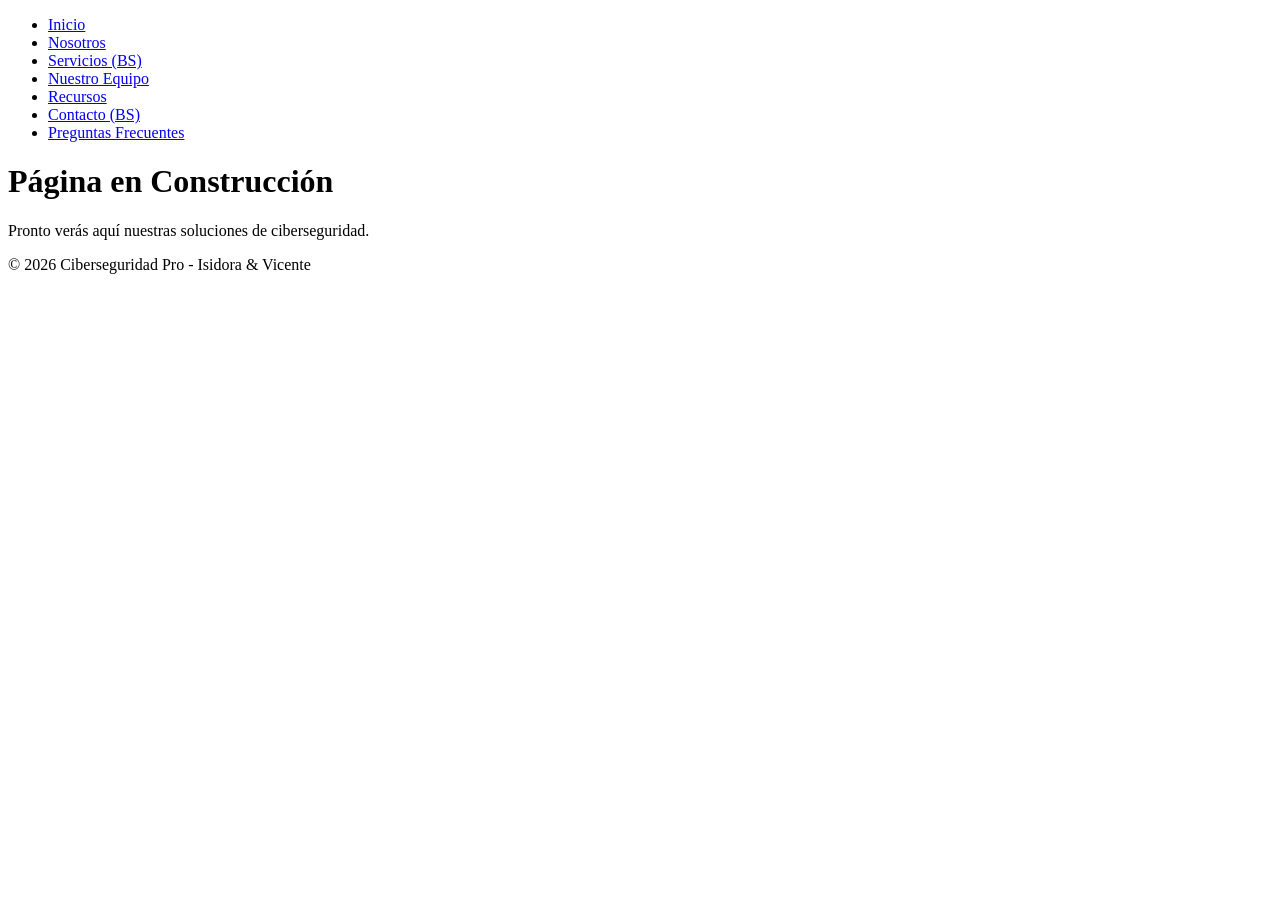
==== index.html @ 98454e97 "feat: implementar menú de navegación global en todas las páginas" ====
<!DOCTYPE html>
<html lang="es">
<head>
    <meta charset="UTF-8">
    <meta name="viewport" content="width=device-width, initial-scale=1.0">
    <title>Ciberseguridad Pro | Inicio</title>
    <link rel="stylesheet" href="css/style.css">
</head>
<body>
    <header>
        <nav>
            <ul>
                <li><a href="index.html">Inicio</a></li>
                <li><a href="nosotros.html">Nosotros</a></li>
                <li><a href="servicios.html">Servicios (BS)</a></li>
                <li><a href="equipo.html">Nuestro Equipo</a></li>
                <li><a href="recursos.html">Recursos</a></li>
                <li><a href="contacto.html">Contacto (BS)</a></li>
                <li><a href="faq.html">Preguntas Frecuentes</a></li>
            </ul>
        </nav>
    </header>
    
    <main>
        <h1>Página en Construcción</h1>
        <p>Pronto verás aquí nuestras soluciones de ciberseguridad.</p>
    </main>

    <footer>
        <p>&copy; 2026 Ciberseguridad Pro - Isidora & Vicente</p>
    </footer>
</body>
</html>
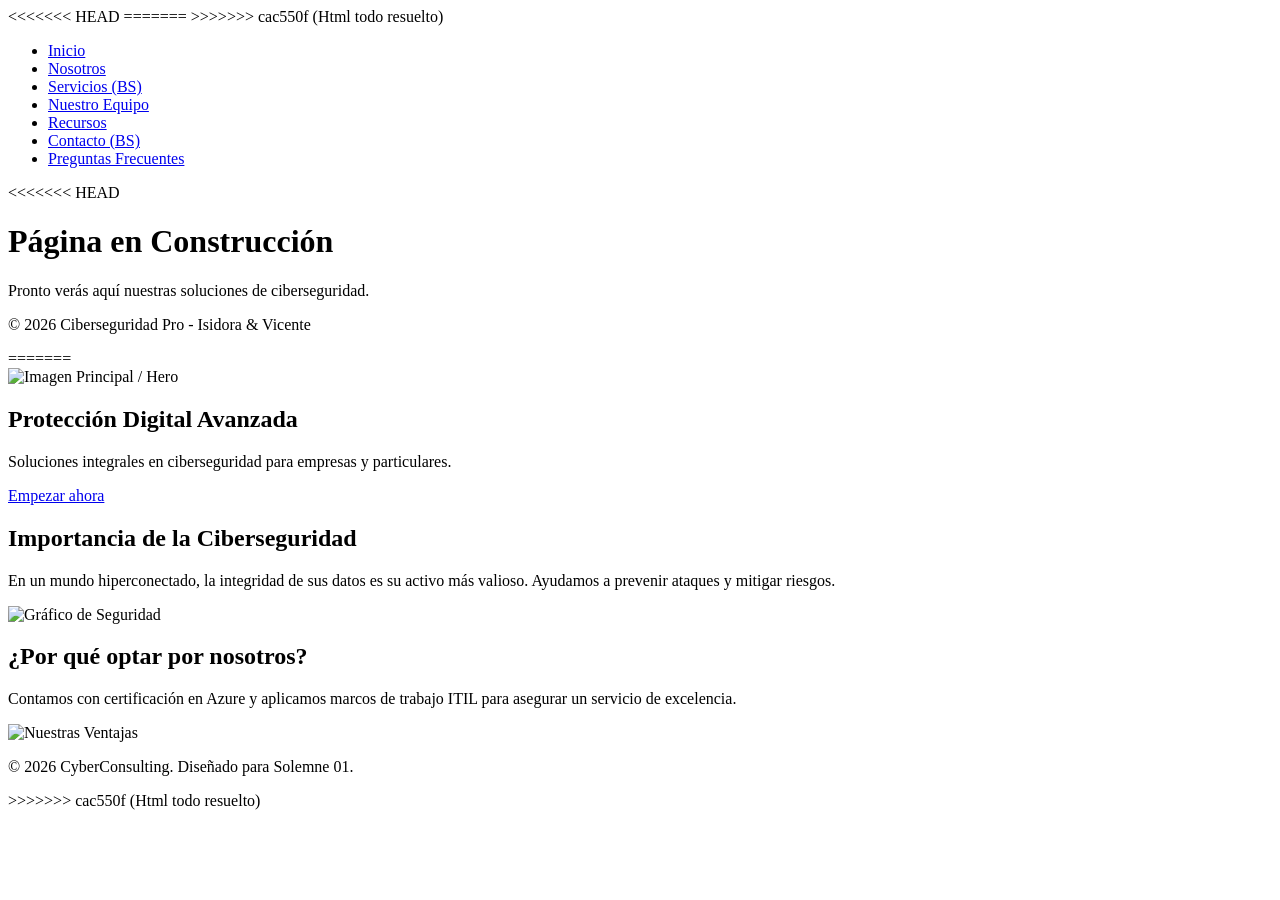
==== commit 1d2af06d: "Cambios HTML" ====
--- a/index.html
+++ b/index.html
@@ -1,33 +1,64 @@
-<!DOCTYPE html>
-<html lang="es">
-<head>
-    <meta charset="UTF-8">
-    <meta name="viewport" content="width=device-width, initial-scale=1.0">
-    <title>Ciberseguridad Pro | Inicio</title>
-    <link rel="stylesheet" href="css/style.css">
-</head>
-<body>
-    <header>
-        <nav>
-            <ul>
-                <li><a href="index.html">Inicio</a></li>
-                <li><a href="nosotros.html">Nosotros</a></li>
-                <li><a href="servicios.html">Servicios (BS)</a></li>
-                <li><a href="equipo.html">Nuestro Equipo</a></li>
-                <li><a href="recursos.html">Recursos</a></li>
-                <li><a href="contacto.html">Contacto (BS)</a></li>
-                <li><a href="faq.html">Preguntas Frecuentes</a></li>
-            </ul>
-        </nav>
-    </header>
-    
-    <main>
-        <h1>Página en Construcción</h1>
-        <p>Pronto verás aquí nuestras soluciones de ciberseguridad.</p>
-    </main>
-
-    <footer>
-        <p>&copy; 2026 Ciberseguridad Pro - Isidora & Vicente</p>
-    </footer>
-</body>
+<!DOCTYPE html>
+<html lang="es">
+<head>
+    <meta charset="UTF-8">
+    <meta name="viewport" content="width=device-width, initial-scale=1.0">
+<<<<<<< HEAD
+    <title>Ciberseguridad Pro | Inicio</title>
+    <link rel="stylesheet" href="css/style.css">
+=======
+    <title>CyberConsulting - Inicio</title>
+>>>>>>> cac550f (Html todo resuelto)
+</head>
+<body>
+    <header>
+        <nav>
+            <ul>
+                <li><a href="index.html">Inicio</a></li>
+                <li><a href="nosotros.html">Nosotros</a></li>
+                <li><a href="servicios.html">Servicios (BS)</a></li>
+                <li><a href="equipo.html">Nuestro Equipo</a></li>
+                <li><a href="recursos.html">Recursos</a></li>
+                <li><a href="contacto.html">Contacto (BS)</a></li>
+                <li><a href="faq.html">Preguntas Frecuentes</a></li>
+            </ul>
+        </nav>
+    </header>
+<<<<<<< HEAD
+    
+    <main>
+        <h1>Página en Construcción</h1>
+        <p>Pronto verás aquí nuestras soluciones de ciberseguridad.</p>
+    </main>
+
+    <footer>
+        <p>&copy; 2026 Ciberseguridad Pro - Isidora & Vicente</p>
+=======
+
+    <main>
+        <section>
+            <img src="" alt="Imagen Principal / Hero">
+            <h1>Protección Digital Avanzada</h1>
+            <p>Soluciones integrales en ciberseguridad para empresas y particulares.</p>
+            <a href="contacto.html">Empezar ahora</a>
+        </section>
+
+        <section>
+            <h2>Importancia de la Ciberseguridad</h2>
+            <p>En un mundo hiperconectado, la integridad de sus datos es su activo más valioso. Ayudamos a prevenir ataques y mitigar riesgos.</p>
+            <img src="" alt="Gráfico de Seguridad">
+        </section>
+
+        <section>
+            <h2>¿Por qué optar por nosotros?</h2>
+            <p>Contamos con certificación en Azure y aplicamos marcos de trabajo ITIL para asegurar un servicio de excelencia.</p>
+            <img src="" alt="Nuestras Ventajas">
+        </section>
+    </main>
+
+    <footer>
+        <p>&copy; 2026 CyberConsulting. Diseñado para Solemne 01.</p>
+>>>>>>> cac550f (Html todo resuelto)
+    </footer>
+</body>
 </html>
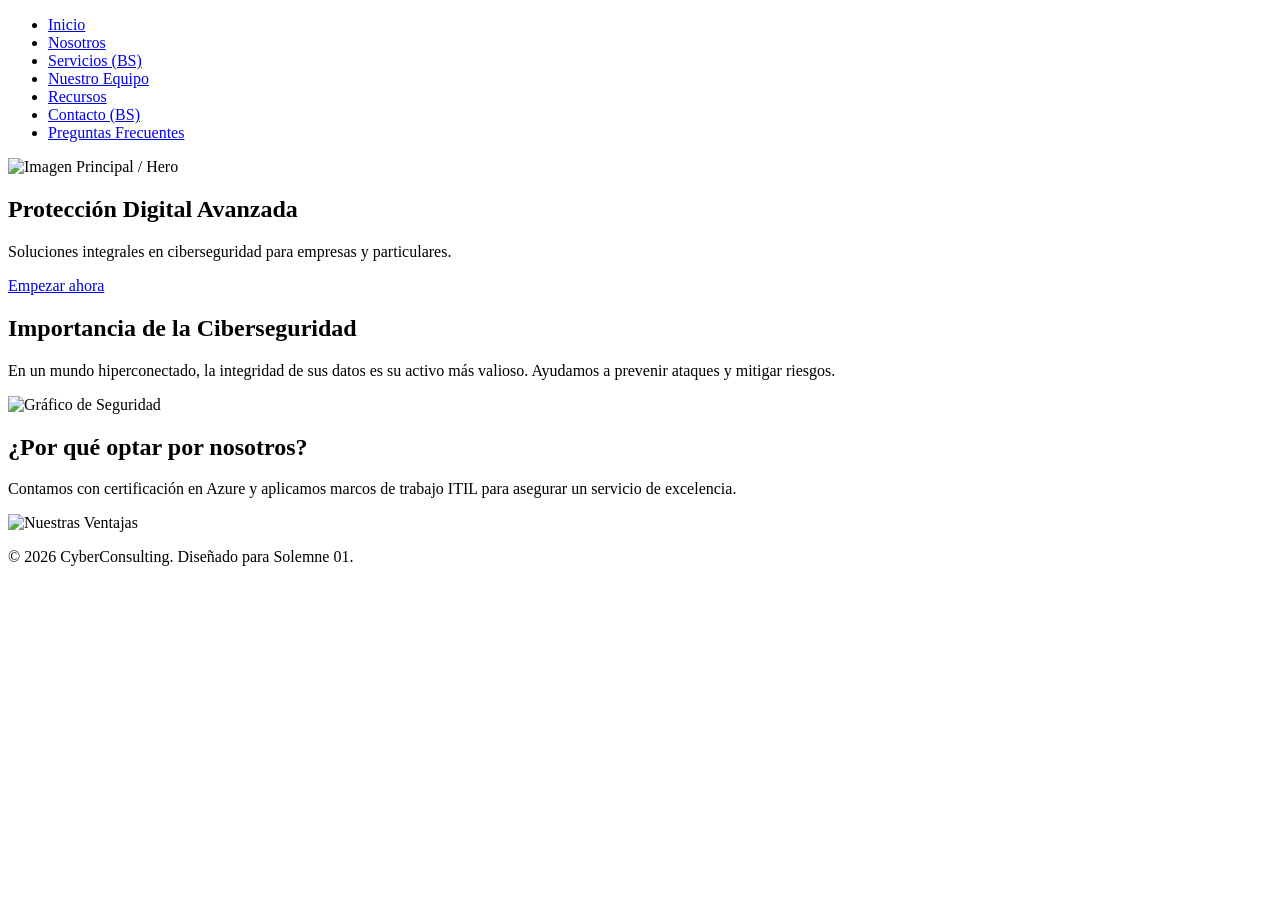
==== commit eeb7710e: "Este si oficial" ====
--- a/index.html
+++ b/index.html
@@ -3,12 +3,9 @@
 <head>
     <meta charset="UTF-8">
     <meta name="viewport" content="width=device-width, initial-scale=1.0">
-<<<<<<< HEAD
-    <title>Ciberseguridad Pro | Inicio</title>
-    <link rel="stylesheet" href="css/style.css">
-=======
+
     <title>CyberConsulting - Inicio</title>
->>>>>>> cac550f (Html todo resuelto)
+
 </head>
 <body>
     <header>
@@ -24,16 +21,6 @@
             </ul>
         </nav>
     </header>
-<<<<<<< HEAD
-    
-    <main>
-        <h1>Página en Construcción</h1>
-        <p>Pronto verás aquí nuestras soluciones de ciberseguridad.</p>
-    </main>
-
-    <footer>
-        <p>&copy; 2026 Ciberseguridad Pro - Isidora & Vicente</p>
-=======
 
     <main>
         <section>
@@ -58,7 +45,6 @@
 
     <footer>
         <p>&copy; 2026 CyberConsulting. Diseñado para Solemne 01.</p>
->>>>>>> cac550f (Html todo resuelto)
     </footer>
 </body>
 </html>
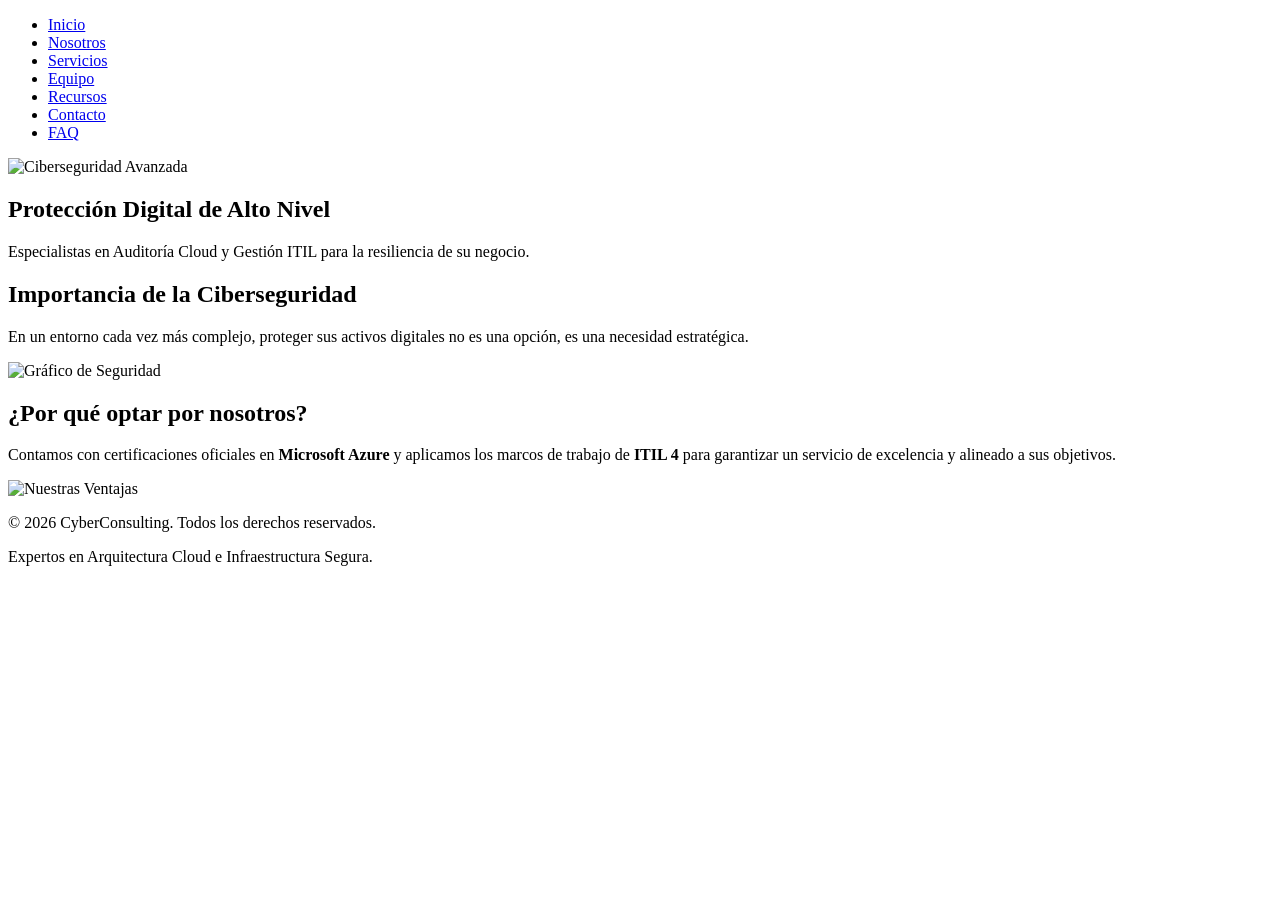
==== commit 221c47c8: "Html y css completamente hechos" ====
--- a/index.html
+++ b/index.html
@@ -3,9 +3,8 @@
 <head>
     <meta charset="UTF-8">
     <meta name="viewport" content="width=device-width, initial-scale=1.0">
-
     <title>CyberConsulting - Inicio</title>
-
+    <link rel="stylesheet" href="style.css">
 </head>
 <body>
     <header>
@@ -13,38 +12,42 @@
             <ul>
                 <li><a href="index.html">Inicio</a></li>
                 <li><a href="nosotros.html">Nosotros</a></li>
-                <li><a href="servicios.html">Servicios (BS)</a></li>
-                <li><a href="equipo.html">Nuestro Equipo</a></li>
+                <li><a href="servicios.html">Servicios</a></li>
+                <li><a href="equipo.html">Equipo</a></li>
                 <li><a href="recursos.html">Recursos</a></li>
-                <li><a href="contacto.html">Contacto (BS)</a></li>
-                <li><a href="faq.html">Preguntas Frecuentes</a></li>
+                <li><a href="contacto.html">Contacto</a></li>
+                <li><a href="faq.html">FAQ</a></li>
             </ul>
         </nav>
     </header>
 
     <main>
-        <section>
-            <img src="" alt="Imagen Principal / Hero">
-            <h1>Protección Digital Avanzada</h1>
-            <p>Soluciones integrales en ciberseguridad para empresas y particulares.</p>
-            <a href="contacto.html">Empezar ahora</a>
+        <section class="hero">
+            <img src="banner-seguridad.jpg" alt="Ciberseguridad Avanzada">
+            <h1>Protección Digital de Alto Nivel</h1>
+            <p>Especialistas en Auditoría Cloud y Gestión ITIL para la resiliencia de su negocio.</p>
         </section>
 
-        <section>
-            <h2>Importancia de la Ciberseguridad</h2>
-            <p>En un mundo hiperconectado, la integridad de sus datos es su activo más valioso. Ayudamos a prevenir ataques y mitigar riesgos.</p>
-            <img src="" alt="Gráfico de Seguridad">
+        <section class="content-grid">
+            <div class="content-text">
+                <h2>Importancia de la Ciberseguridad</h2>
+                <p>En un entorno cada vez más complejo, proteger sus activos digitales no es una opción, es una necesidad estratégica.</p>
+            </div>
+            <img src="seguridad-grafico.jpg" alt="Gráfico de Seguridad">
         </section>
 
-        <section>
-            <h2>¿Por qué optar por nosotros?</h2>
-            <p>Contamos con certificación en Azure y aplicamos marcos de trabajo ITIL para asegurar un servicio de excelencia.</p>
-            <img src="" alt="Nuestras Ventajas">
+        <section class="content-grid" style="flex-direction: row-reverse;">
+            <div class="content-text">
+                <h2>¿Por qué optar por nosotros?</h2>
+                <p>Contamos con certificaciones oficiales en <strong>Microsoft Azure</strong> y aplicamos los marcos de trabajo de <strong>ITIL 4</strong> para garantizar un servicio de excelencia y alineado a sus objetivos.</p>
+            </div>
+            <img src="ventajas.jpg" alt="Nuestras Ventajas">
         </section>
     </main>
 
     <footer>
-        <p>&copy; 2026 CyberConsulting. Diseñado para Solemne 01.</p>
+        <p>&copy; 2026 CyberConsulting. Todos los derechos reservados.</p>
+        <p>Expertos en Arquitectura Cloud e Infraestructura Segura.</p>
     </footer>
 </body>
 </html>
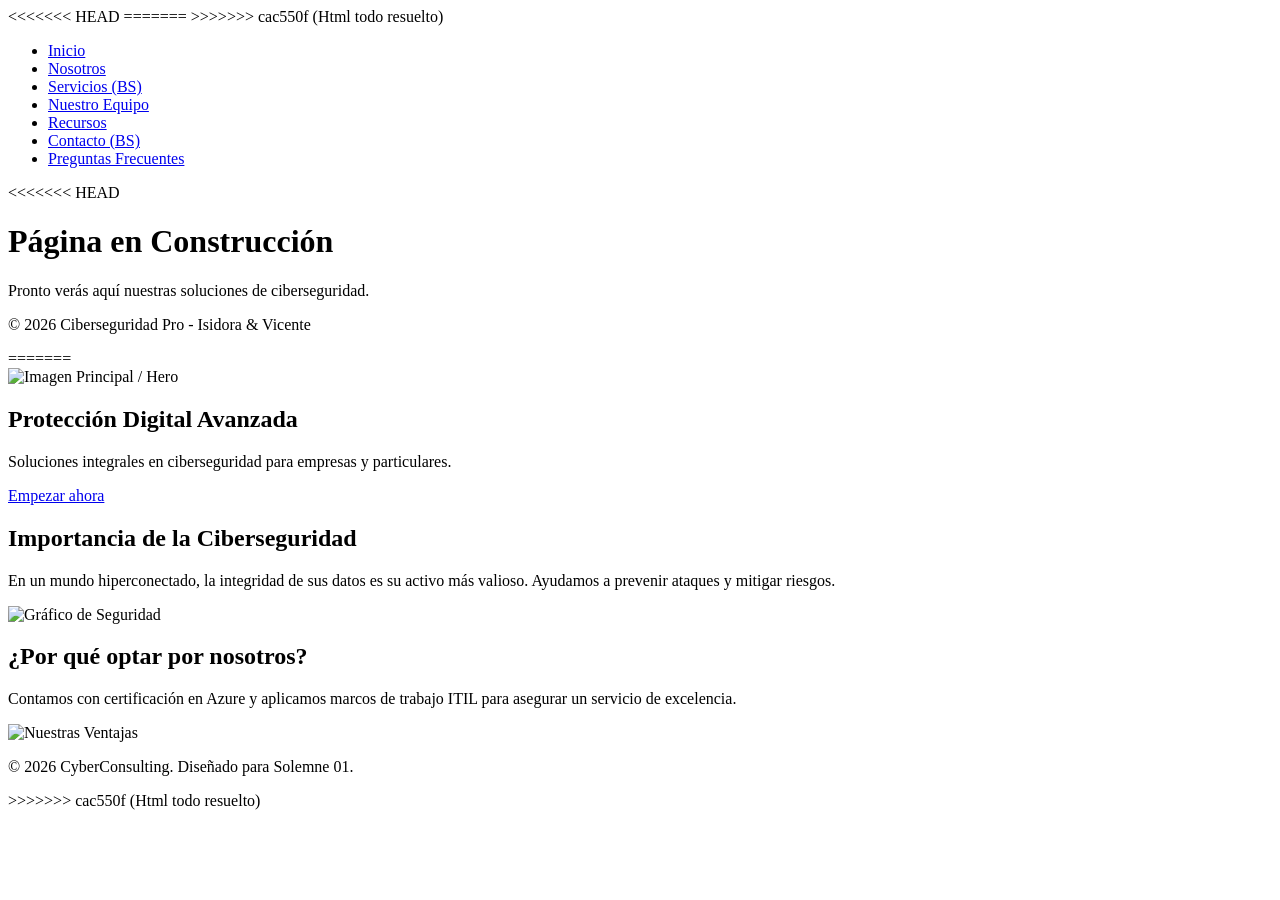
==== commit 1d57767b: "Este si" ====
--- a/index.html
+++ b/index.html
@@ -3,8 +3,12 @@
 <head>
     <meta charset="UTF-8">
     <meta name="viewport" content="width=device-width, initial-scale=1.0">
+<<<<<<< HEAD
+    <title>Ciberseguridad Pro | Inicio</title>
+    <link rel="stylesheet" href="css/style.css">
+=======
     <title>CyberConsulting - Inicio</title>
-    <link rel="stylesheet" href="style.css">
+>>>>>>> cac550f (Html todo resuelto)
 </head>
 <body>
     <header>
@@ -12,42 +16,49 @@
             <ul>
                 <li><a href="index.html">Inicio</a></li>
                 <li><a href="nosotros.html">Nosotros</a></li>
-                <li><a href="servicios.html">Servicios</a></li>
-                <li><a href="equipo.html">Equipo</a></li>
+                <li><a href="servicios.html">Servicios (BS)</a></li>
+                <li><a href="equipo.html">Nuestro Equipo</a></li>
                 <li><a href="recursos.html">Recursos</a></li>
-                <li><a href="contacto.html">Contacto</a></li>
-                <li><a href="faq.html">FAQ</a></li>
+                <li><a href="contacto.html">Contacto (BS)</a></li>
+                <li><a href="faq.html">Preguntas Frecuentes</a></li>
             </ul>
         </nav>
     </header>
+<<<<<<< HEAD
+    
+    <main>
+        <h1>Página en Construcción</h1>
+        <p>Pronto verás aquí nuestras soluciones de ciberseguridad.</p>
+    </main>
+
+    <footer>
+        <p>&copy; 2026 Ciberseguridad Pro - Isidora & Vicente</p>
+=======
 
     <main>
-        <section class="hero">
-            <img src="banner-seguridad.jpg" alt="Ciberseguridad Avanzada">
-            <h1>Protección Digital de Alto Nivel</h1>
-            <p>Especialistas en Auditoría Cloud y Gestión ITIL para la resiliencia de su negocio.</p>
+        <section>
+            <img src="" alt="Imagen Principal / Hero">
+            <h1>Protección Digital Avanzada</h1>
+            <p>Soluciones integrales en ciberseguridad para empresas y particulares.</p>
+            <a href="contacto.html">Empezar ahora</a>
         </section>
 
-        <section class="content-grid">
-            <div class="content-text">
-                <h2>Importancia de la Ciberseguridad</h2>
-                <p>En un entorno cada vez más complejo, proteger sus activos digitales no es una opción, es una necesidad estratégica.</p>
-            </div>
-            <img src="seguridad-grafico.jpg" alt="Gráfico de Seguridad">
+        <section>
+            <h2>Importancia de la Ciberseguridad</h2>
+            <p>En un mundo hiperconectado, la integridad de sus datos es su activo más valioso. Ayudamos a prevenir ataques y mitigar riesgos.</p>
+            <img src="" alt="Gráfico de Seguridad">
         </section>
 
-        <section class="content-grid" style="flex-direction: row-reverse;">
-            <div class="content-text">
-                <h2>¿Por qué optar por nosotros?</h2>
-                <p>Contamos con certificaciones oficiales en <strong>Microsoft Azure</strong> y aplicamos los marcos de trabajo de <strong>ITIL 4</strong> para garantizar un servicio de excelencia y alineado a sus objetivos.</p>
-            </div>
-            <img src="ventajas.jpg" alt="Nuestras Ventajas">
+        <section>
+            <h2>¿Por qué optar por nosotros?</h2>
+            <p>Contamos con certificación en Azure y aplicamos marcos de trabajo ITIL para asegurar un servicio de excelencia.</p>
+            <img src="" alt="Nuestras Ventajas">
         </section>
     </main>
 
     <footer>
-        <p>&copy; 2026 CyberConsulting. Todos los derechos reservados.</p>
-        <p>Expertos en Arquitectura Cloud e Infraestructura Segura.</p>
+        <p>&copy; 2026 CyberConsulting. Diseñado para Solemne 01.</p>
+>>>>>>> cac550f (Html todo resuelto)
     </footer>
 </body>
 </html>
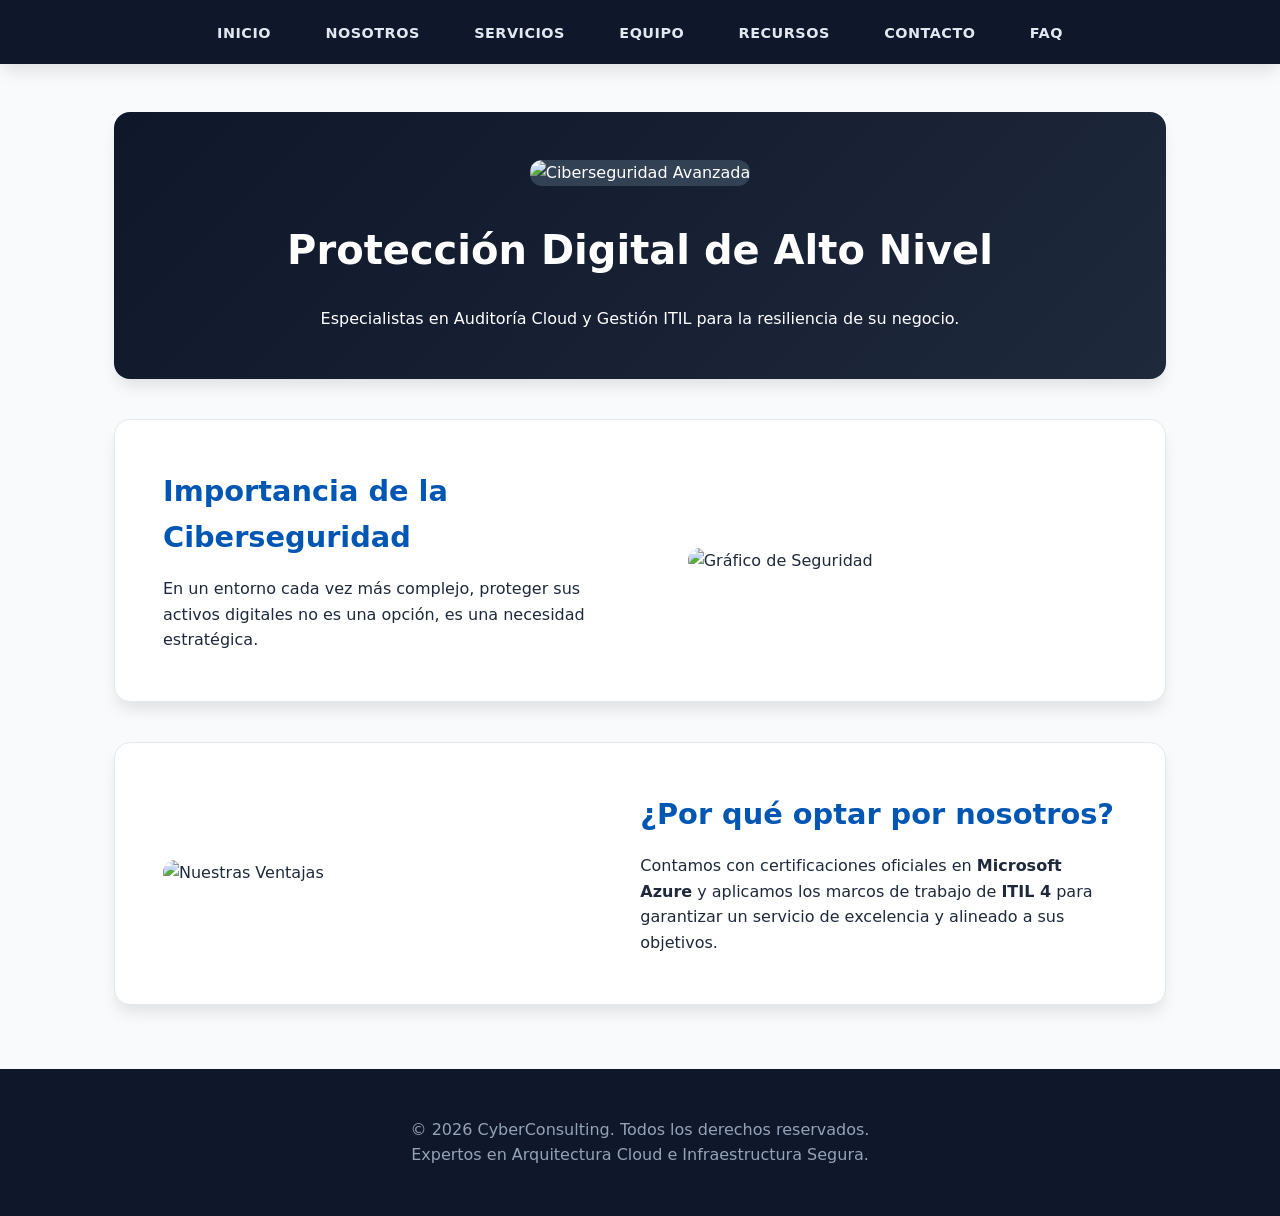
==== commit a2c67127: "Final?" ====
--- a/index.html
+++ b/index.html
@@ -3,12 +3,8 @@
 <head>
     <meta charset="UTF-8">
     <meta name="viewport" content="width=device-width, initial-scale=1.0">
-<<<<<<< HEAD
-    <title>Ciberseguridad Pro | Inicio</title>
-    <link rel="stylesheet" href="css/style.css">
-=======
     <title>CyberConsulting - Inicio</title>
->>>>>>> cac550f (Html todo resuelto)
+    <link rel="stylesheet" href="style.css">
 </head>
 <body>
     <header>
@@ -16,49 +12,42 @@
             <ul>
                 <li><a href="index.html">Inicio</a></li>
                 <li><a href="nosotros.html">Nosotros</a></li>
-                <li><a href="servicios.html">Servicios (BS)</a></li>
-                <li><a href="equipo.html">Nuestro Equipo</a></li>
+                <li><a href="servicios.html">Servicios</a></li>
+                <li><a href="equipo.html">Equipo</a></li>
                 <li><a href="recursos.html">Recursos</a></li>
-                <li><a href="contacto.html">Contacto (BS)</a></li>
-                <li><a href="faq.html">Preguntas Frecuentes</a></li>
+                <li><a href="contacto.html">Contacto</a></li>
+                <li><a href="faq.html">FAQ</a></li>
             </ul>
         </nav>
     </header>
-<<<<<<< HEAD
-    
-    <main>
-        <h1>Página en Construcción</h1>
-        <p>Pronto verás aquí nuestras soluciones de ciberseguridad.</p>
-    </main>
-
-    <footer>
-        <p>&copy; 2026 Ciberseguridad Pro - Isidora & Vicente</p>
-=======
 
     <main>
-        <section>
-            <img src="" alt="Imagen Principal / Hero">
-            <h1>Protección Digital Avanzada</h1>
-            <p>Soluciones integrales en ciberseguridad para empresas y particulares.</p>
-            <a href="contacto.html">Empezar ahora</a>
+        <section class="hero">
+            <img src="banner-seguridad.jpg" alt="Ciberseguridad Avanzada">
+            <h1>Protección Digital de Alto Nivel</h1>
+            <p>Especialistas en Auditoría Cloud y Gestión ITIL para la resiliencia de su negocio.</p>
         </section>
 
-        <section>
-            <h2>Importancia de la Ciberseguridad</h2>
-            <p>En un mundo hiperconectado, la integridad de sus datos es su activo más valioso. Ayudamos a prevenir ataques y mitigar riesgos.</p>
-            <img src="" alt="Gráfico de Seguridad">
+        <section class="content-grid">
+            <div class="content-text">
+                <h2>Importancia de la Ciberseguridad</h2>
+                <p>En un entorno cada vez más complejo, proteger sus activos digitales no es una opción, es una necesidad estratégica.</p>
+            </div>
+            <img src="seguridad-grafico.jpg" alt="Gráfico de Seguridad">
         </section>
 
-        <section>
-            <h2>¿Por qué optar por nosotros?</h2>
-            <p>Contamos con certificación en Azure y aplicamos marcos de trabajo ITIL para asegurar un servicio de excelencia.</p>
-            <img src="" alt="Nuestras Ventajas">
+        <section class="content-grid" style="flex-direction: row-reverse;">
+            <div class="content-text">
+                <h2>¿Por qué optar por nosotros?</h2>
+                <p>Contamos con certificaciones oficiales en <strong>Microsoft Azure</strong> y aplicamos los marcos de trabajo de <strong>ITIL 4</strong> para garantizar un servicio de excelencia y alineado a sus objetivos.</p>
+            </div>
+            <img src="ventajas.jpg" alt="Nuestras Ventajas">
         </section>
     </main>
 
     <footer>
-        <p>&copy; 2026 CyberConsulting. Diseñado para Solemne 01.</p>
->>>>>>> cac550f (Html todo resuelto)
+        <p>&copy; 2026 CyberConsulting. Todos los derechos reservados.</p>
+        <p>Expertos en Arquitectura Cloud e Infraestructura Segura.</p>
     </footer>
 </body>
 </html>
--- a/style.css
+++ b/style.css
@@ -0,0 +1,249 @@
+/* =========================================
+   VARIABLES Y CONFIGURACIÓN BASE
+   ========================================= */
+:root {
+    --primary: #0a84ff;         /* Azul Azure brillante */
+    --primary-dark: #0056b3;
+    --bg-dark: #0f172a;         /* Fondo pizarra profundo */
+    --bg-card: #ffffff;
+    --text-main: #1e293b;
+    --text-muted: #64748b;
+    --glass: rgba(255, 255, 255, 0.8);
+    --shadow: 0 10px 15px -3px rgba(0, 0, 0, 0.1);
+    --transition: all 0.3s ease;
+}
+
+* {
+    box-sizing: border-box;
+    margin: 0;
+    padding: 0;
+}
+
+body {
+    font-family: 'Inter', system-ui, -apple-system, sans-serif;
+    background-color: #f8fafc;
+    color: var(--text-main);
+    line-height: 1.6;
+}
+
+/* =========================================
+   HEADER Y NAVEGACIÓN (Glassmorphism)
+   ========================================= */
+header {
+    background: var(--bg-dark);
+    padding: 1.2rem 0;
+    position: sticky;
+    top: 0;
+    z-index: 1000;
+    box-shadow: var(--shadow);
+}
+
+nav ul {
+    list-style: none;
+    display: flex;
+    justify-content: center;
+    flex-wrap: wrap;
+    gap: 1rem;
+    max-width: 1200px;
+    margin: 0 auto;
+}
+
+nav a {
+    color: #e2e8f0;
+    text-decoration: none;
+    font-size: 0.9rem;
+    font-weight: 600;
+    padding: 0.6rem 1.2rem;
+    border-radius: 6px;
+    transition: var(--transition);
+    text-transform: uppercase;
+    letter-spacing: 0.5px;
+}
+
+nav a:hover {
+    background: var(--primary);
+    color: white;
+    transform: translateY(-2px);
+}
+
+/* =========================================
+   CONTENEDOR Y TÍTULOS
+   ========================================= */
+main {
+    max-width: 1100px;
+    margin: 3rem auto;
+    padding: 0 1.5rem;
+}
+
+h1 {
+    font-size: 2.5rem;
+    font-weight: 800;
+    color: var(--bg-dark);
+    margin-bottom: 1.5rem;
+    text-align: center;
+}
+
+h2 {
+    font-size: 1.8rem;
+    color: var(--primary-dark);
+    margin-bottom: 1rem;
+}
+
+/* =========================================
+   SECCIONES Y TARJETAS (Respetando Wireframe)
+   ========================================= */
+section {
+    background: var(--bg-card);
+    padding: 3rem;
+    margin-bottom: 2.5rem;
+    border-radius: 16px;
+    box-shadow: var(--shadow);
+    border: 1px solid #e2e8f0;
+    overflow: hidden;
+}
+
+/* Banner / Hero Section */
+.hero {
+    text-align: center;
+    background: linear-gradient(135deg, var(--bg-dark) 0%, #1e293b 100%);
+    color: white;
+    border: none;
+}
+
+.hero h1 { color: white; }
+
+.hero img {
+    width: 100%;
+    max-height: 350px;
+    border-radius: 12px;
+    margin-bottom: 2rem;
+    background: #334155; /* Placeholder color */
+}
+
+/* Diseño de dos columnas para secciones de contenido */
+.content-grid {
+    display: flex;
+    align-items: center;
+    gap: 3rem;
+}
+
+.content-grid img {
+    flex: 1;
+    max-width: 45%;
+    border-radius: 12px;
+}
+
+.content-text { flex: 1; }
+
+/* =========================================
+   EQUIPO Y SERVICIOS (Grid Dinámico)
+   ========================================= */
+.grid-container {
+    display: grid;
+    grid-template-columns: repeat(auto-fit, minmax(300px, 1fr));
+    gap: 2rem;
+}
+
+article {
+    background: #f1f5f9;
+    padding: 2rem;
+    border-radius: 12px;
+    transition: var(--transition);
+    border: 1px solid transparent;
+    text-align: center;
+}
+
+article:hover {
+    transform: translateY(-10px);
+    border-color: var(--primary);
+    background: white;
+    box-shadow: 0 20px 25px -5px rgba(0, 0, 0, 0.1);
+}
+
+article img {
+    width: 120px;
+    height: 120px;
+    border-radius: 50%;
+    margin: 0 auto 1.5rem;
+    border: 4px solid var(--primary);
+}
+
+/* =========================================
+   FORMULARIOS (Contacto)
+   ========================================= */
+form {
+    display: flex;
+    flex-direction: column;
+    gap: 1.5rem;
+    max-width: 700px;
+    margin: 0 auto;
+}
+
+.form-group {
+    display: flex;
+    flex-direction: column;
+    gap: 0.5rem;
+}
+
+input, select, textarea {
+    padding: 0.8rem 1rem;
+    border: 2px solid #e2e8f0;
+    border-radius: 8px;
+    font-size: 1rem;
+    transition: var(--transition);
+}
+
+input:focus, textarea:focus {
+    outline: none;
+    border-color: var(--primary);
+    box-shadow: 0 0 0 4px rgba(10, 132, 255, 0.1);
+}
+
+button {
+    background: var(--primary);
+    color: white;
+    padding: 1rem 2rem;
+    border: none;
+    border-radius: 8px;
+    font-weight: 700;
+    cursor: pointer;
+    transition: var(--transition);
+}
+
+button:hover {
+    background: var(--primary-dark);
+    transform: scale(1.02);
+}
+
+/* =========================================
+   FAQ (Acordeón Visual)
+   ========================================= */
+.faq-item {
+    border-bottom: 1px solid #e2e8f0;
+    padding: 1.5rem 0;
+}
+
+.faq-item h2 {
+    font-size: 1.2rem;
+    cursor: pointer;
+    display: flex;
+    justify-content: space-between;
+    align-items: center;
+}
+
+.faq-item h2::after {
+    content: '+';
+    color: var(--primary);
+    font-size: 1.5rem;
+}
+
+/* =========================================
+   FOOTER
+   ========================================= */
+footer {
+    background: var(--bg-dark);
+    color: #94a3b8;
+    text-align: center;
+    padding: 3rem 1rem;
+    margin-top: 4rem;
+}
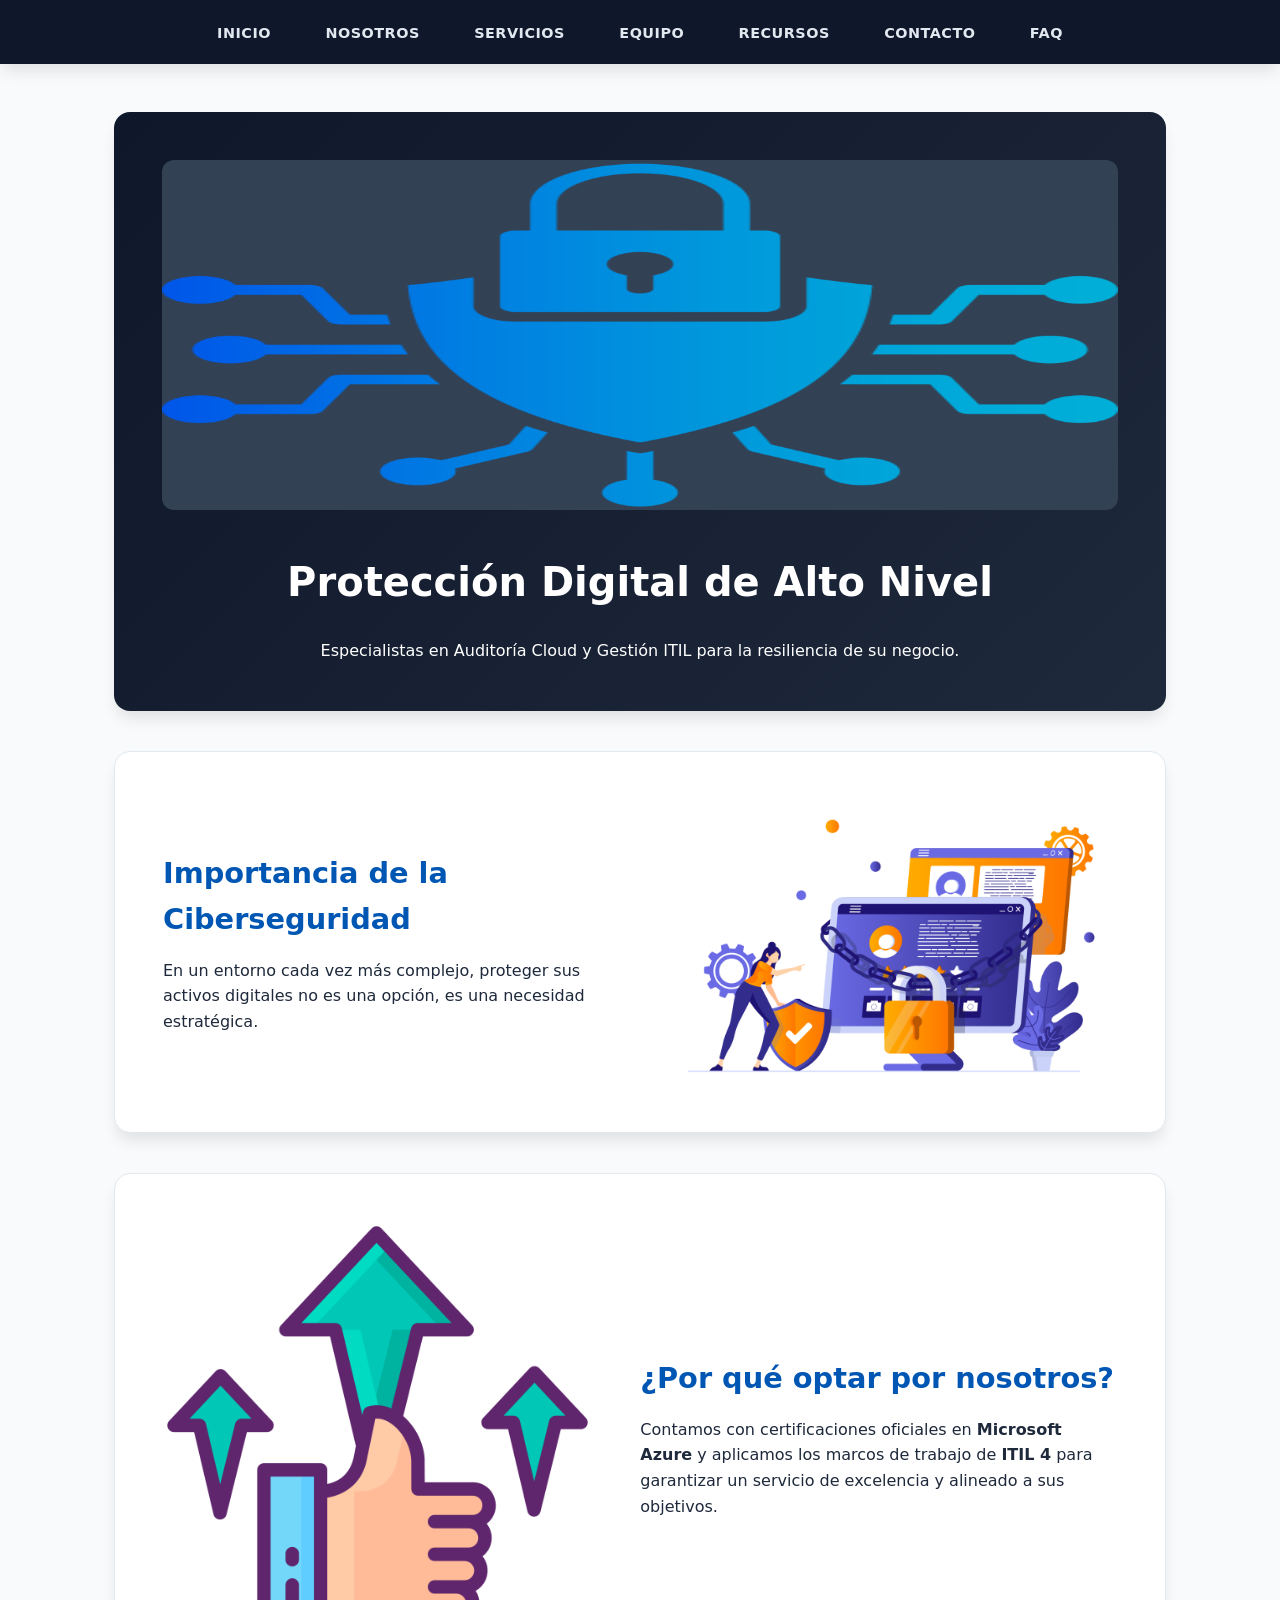
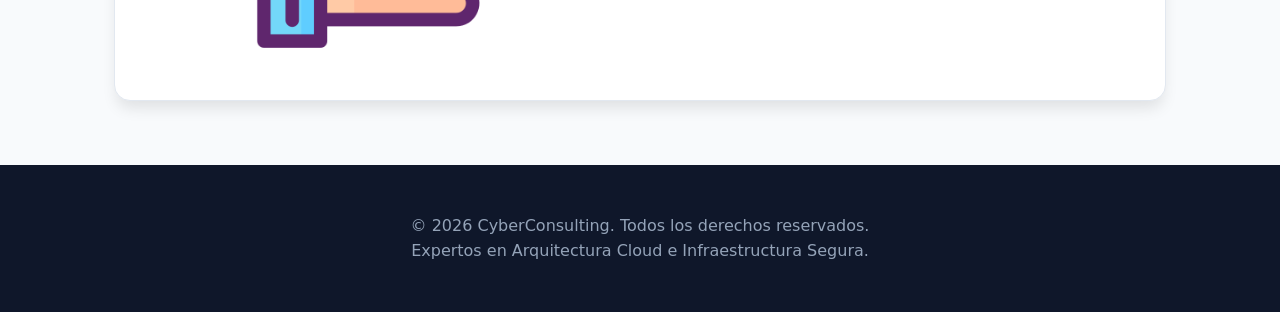
==== commit de68bac8: "Final." ====
--- a/index.html
+++ b/index.html
@@ -23,7 +23,7 @@
 
     <main>
         <section class="hero">
-            <img src="banner-seguridad.jpg" alt="Ciberseguridad Avanzada">
+            <img src="img/banner seguridad.png" alt="Ciberseguridad Avanzada">
             <h1>Protección Digital de Alto Nivel</h1>
             <p>Especialistas en Auditoría Cloud y Gestión ITIL para la resiliencia de su negocio.</p>
         </section>
@@ -33,7 +33,7 @@
                 <h2>Importancia de la Ciberseguridad</h2>
                 <p>En un entorno cada vez más complejo, proteger sus activos digitales no es una opción, es una necesidad estratégica.</p>
             </div>
-            <img src="seguridad-grafico.jpg" alt="Gráfico de Seguridad">
+            <img src="img/seguridad grafico.png" alt="Gráfico de Seguridad">
         </section>
 
         <section class="content-grid" style="flex-direction: row-reverse;">
@@ -41,7 +41,7 @@
                 <h2>¿Por qué optar por nosotros?</h2>
                 <p>Contamos con certificaciones oficiales en <strong>Microsoft Azure</strong> y aplicamos los marcos de trabajo de <strong>ITIL 4</strong> para garantizar un servicio de excelencia y alineado a sus objetivos.</p>
             </div>
-            <img src="ventajas.jpg" alt="Nuestras Ventajas">
+            <img src="img/ventajas.png" alt="Nuestras Ventajas">
         </section>
     </main>
 
